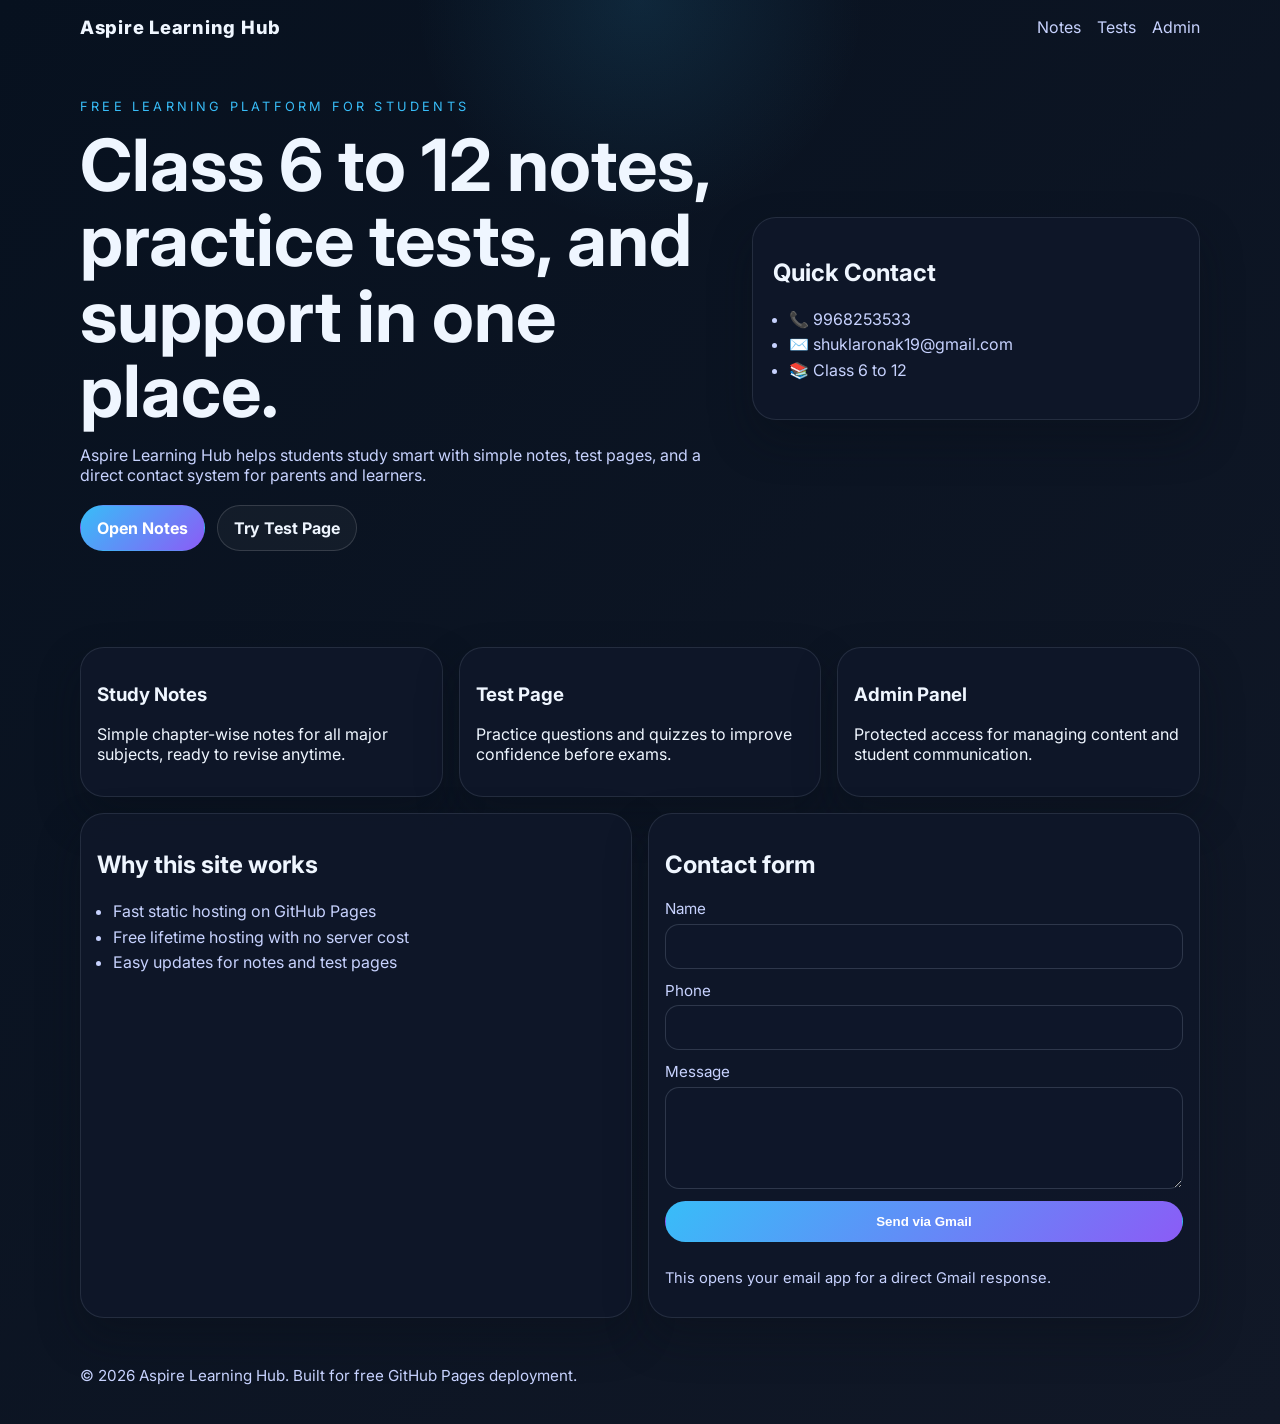
==== index.html @ 2c13a929 "Add Aspire Learning Hub website and Pages workflow" ====
<!doctype html>
<html lang="en">
  <head>
    <meta charset="UTF-8" />
    <meta name="viewport" content="width=device-width, initial-scale=1.0" />
    <meta
      name="description"
      content="Aspire Learning Hub — class 6 to 12 notes, test pages, and student support."
    />
    <title>Aspire Learning Hub</title>
    <link rel="preconnect" href="https://fonts.googleapis.com" />
    <link rel="preconnect" href="https://fonts.gstatic.com" crossorigin />
    <link
      href="https://fonts.googleapis.com/css2?family=Inter:wght@400;500;600;700;800&display=swap"
      rel="stylesheet"
    />
    <link rel="stylesheet" href="styles.css" />
  </head>
  <body>
    <header class="hero">
      <nav class="nav container">
        <a class="brand" href="index.html">Aspire Learning Hub</a>
        <div class="nav-links">
          <a href="notes.html">Notes</a>
          <a href="tests.html">Tests</a>
          <a href="admin.html">Admin</a>
        </div>
      </nav>

      <section class="container hero-grid">
        <div>
          <p class="eyebrow">Free learning platform for students</p>
          <h1>Class 6 to 12 notes, practice tests, and support in one place.</h1>
          <p class="lead">
            Aspire Learning Hub helps students study smart with simple notes, test pages,
            and a direct contact system for parents and learners.
          </p>
          <div class="cta-row">
            <a class="btn btn-primary" href="notes.html">Open Notes</a>
            <a class="btn btn-secondary" href="tests.html">Try Test Page</a>
          </div>
        </div>
        <aside class="card hero-card">
          <h2>Quick Contact</h2>
          <ul class="contact-list">
            <li>📞 9968253533</li>
            <li>✉️ shuklaronak19@gmail.com</li>
            <li>📚 Class 6 to 12</li>
          </ul>
        </aside>
      </section>
    </header>

    <main class="container stack">
      <section class="grid three-up">
        <article class="card">
          <h3>Study Notes</h3>
          <p>Simple chapter-wise notes for all major subjects, ready to revise anytime.</p>
        </article>
        <article class="card">
          <h3>Test Page</h3>
          <p>Practice questions and quizzes to improve confidence before exams.</p>
        </article>
        <article class="card">
          <h3>Admin Panel</h3>
          <p>Protected access for managing content and student communication.</p>
        </article>
      </section>

      <section class="grid two-up">
        <article class="card">
          <h2>Why this site works</h2>
          <ul class="bullet-list">
            <li>Fast static hosting on GitHub Pages</li>
            <li>Free lifetime hosting with no server cost</li>
            <li>Easy updates for notes and test pages</li>
          </ul>
        </article>
        <article class="card">
          <h2>Contact form</h2>
          <form class="contact-form" action="mailto:shuklaronak19@gmail.com" method="post" enctype="text/plain">
            <label>
              Name
              <input type="text" name="name" required />
            </label>
            <label>
              Phone
              <input type="tel" name="phone" required />
            </label>
            <label>
              Message
              <textarea name="message" rows="4" required></textarea>
            </label>
            <button class="btn btn-primary" type="submit">Send via Gmail</button>
            <p class="small-note">This opens your email app for a direct Gmail response.</p>
          </form>
        </article>
      </section>
    </main>

    <footer class="footer container">
      <p>© 2026 Aspire Learning Hub. Built for free GitHub Pages deployment.</p>
    </footer>

    <script src="script.js"></script>
  </body>
</html>
---- styles.css ----
:root {
  --bg: #07111f;
  --panel: #0f1b2c;
  --panel-2: #13253b;
  --text: #eff6ff;
  --muted: #c7d2fe;
  --accent: #38bdf8;
  --accent-2: #8b5cf6;
}

* { box-sizing: border-box; }
html, body { margin: 0; padding: 0; font-family: 'Inter', sans-serif; background: linear-gradient(135deg, #07111f, #111827); color: var(--text); }
body { min-height: 100vh; }
img { max-width: 100%; }
a { text-decoration: none; color: inherit; }
.container { width: min(1120px, calc(100% - 2rem)); margin: 0 auto; }
.hero { padding-bottom: 2rem; background: radial-gradient(circle at top, rgba(56,189,248,0.12), transparent 25%); }
.nav { display: flex; justify-content: space-between; align-items: center; padding: 1rem 0; }
.brand { font-weight: 800; font-size: 1.15rem; letter-spacing: 0.04em; }
.nav-links { display: flex; gap: 1rem; color: var(--muted); }
.hero-grid { display: grid; grid-template-columns: 1.3fr 0.9fr; gap: 1.5rem; align-items: center; padding: 2rem 0 3rem; }
.eyebrow { text-transform: uppercase; letter-spacing: .25em; color: var(--accent); font-size: 0.8rem; }
h1 { font-size: clamp(2.4rem, 6vw, 4.5rem); line-height: 1.05; margin: 0.2rem 0 0.8rem; }
.lead { color: var(--muted); max-width: 44rem; }
.cta-row { display: flex; gap: 0.75rem; margin-top: 1.25rem; }
.btn { display: inline-flex; align-items: center; justify-content: center; border-radius: 999px; padding: 0.75rem 1rem; font-weight: 700; border: 1px solid transparent; }
.btn-primary { background: linear-gradient(135deg, var(--accent), var(--accent-2)); color: #fff; }
.btn-secondary { border-color: rgba(255,255,255,0.14); background: rgba(255,255,255,0.04); color: var(--text); }
.card { background: rgba(15, 23, 42, 0.88); border: 1px solid rgba(148, 163, 184, 0.16); border-radius: 24px; padding: 1rem; box-shadow: 0 20px 42px rgba(8, 15, 24, 0.35); }
.hero-card { padding: 1.25rem; }
.contact-list, .bullet-list { color: var(--muted); line-height: 1.6; padding-left: 1rem; }
.grid { display: grid; gap: 1rem; }
.three-up { grid-template-columns: repeat(3, 1fr); }
.two-up { grid-template-columns: repeat(2, 1fr); }
.stack { display: grid; gap: 1rem; padding: 1rem 0 2rem; }
.contact-form { display: grid; gap: 0.75rem; }
.contact-form label { display: grid; gap: 0.35rem; color: var(--muted); font-size: 0.95rem; }
input, textarea { border-radius: 14px; border: 1px solid rgba(148,163,184,0.24); background: rgba(15,23,42,0.9); color: var(--text); padding: 0.75rem; font: inherit; }
.small-note { color: var(--muted); font-size: 0.92rem; }
.page-header { border-bottom: 1px solid rgba(148,163,184,0.12); background: rgba(7,17,31,0.9); }
.footer { color: var(--muted); padding: 0 0 1.5rem; font-size: 0.95rem; }
@media (max-width: 920px) { .hero-grid, .two-up, .three-up { grid-template-columns: 1fr; } .nav { flex-wrap: wrap; gap: 0.5rem; } }
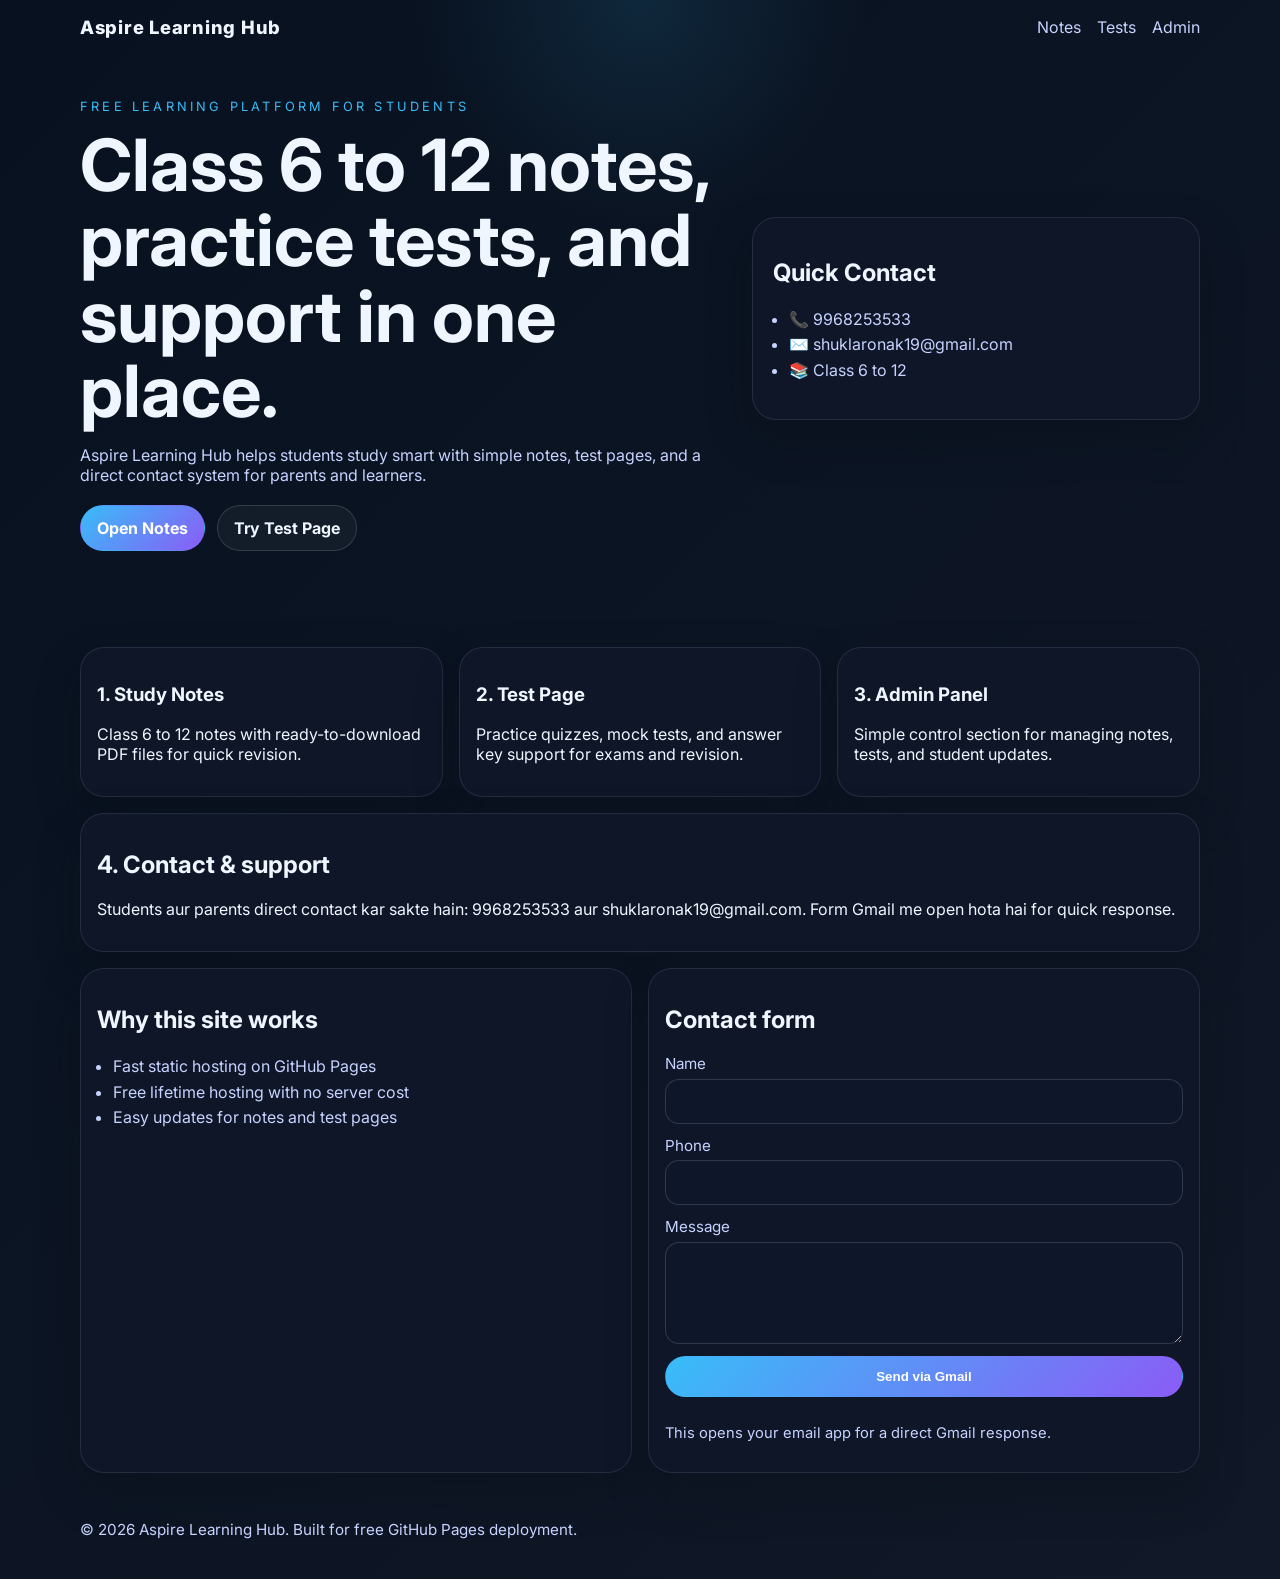
==== commit 78c5b202: "Improve site sections and add class PDF notes" ====
--- a/index.html
+++ b/index.html
@@ -54,17 +54,22 @@
     <main class="container stack">
       <section class="grid three-up">
         <article class="card">
-          <h3>Study Notes</h3>
-          <p>Simple chapter-wise notes for all major subjects, ready to revise anytime.</p>
+          <h3>1. Study Notes</h3>
+          <p>Class 6 to 12 notes with ready-to-download PDF files for quick revision.</p>
         </article>
         <article class="card">
-          <h3>Test Page</h3>
-          <p>Practice questions and quizzes to improve confidence before exams.</p>
+          <h3>2. Test Page</h3>
+          <p>Practice quizzes, mock tests, and answer key support for exams and revision.</p>
         </article>
         <article class="card">
-          <h3>Admin Panel</h3>
-          <p>Protected access for managing content and student communication.</p>
+          <h3>3. Admin Panel</h3>
+          <p>Simple control section for managing notes, tests, and student updates.</p>
         </article>
+      </section>
+
+      <section class="card">
+        <h2>4. Contact & support</h2>
+        <p>Students aur parents direct contact kar sakte hain: 9968253533 aur shuklaronak19@gmail.com. Form Gmail me open hota hai for quick response.</p>
       </section>
 
       <section class="grid two-up">
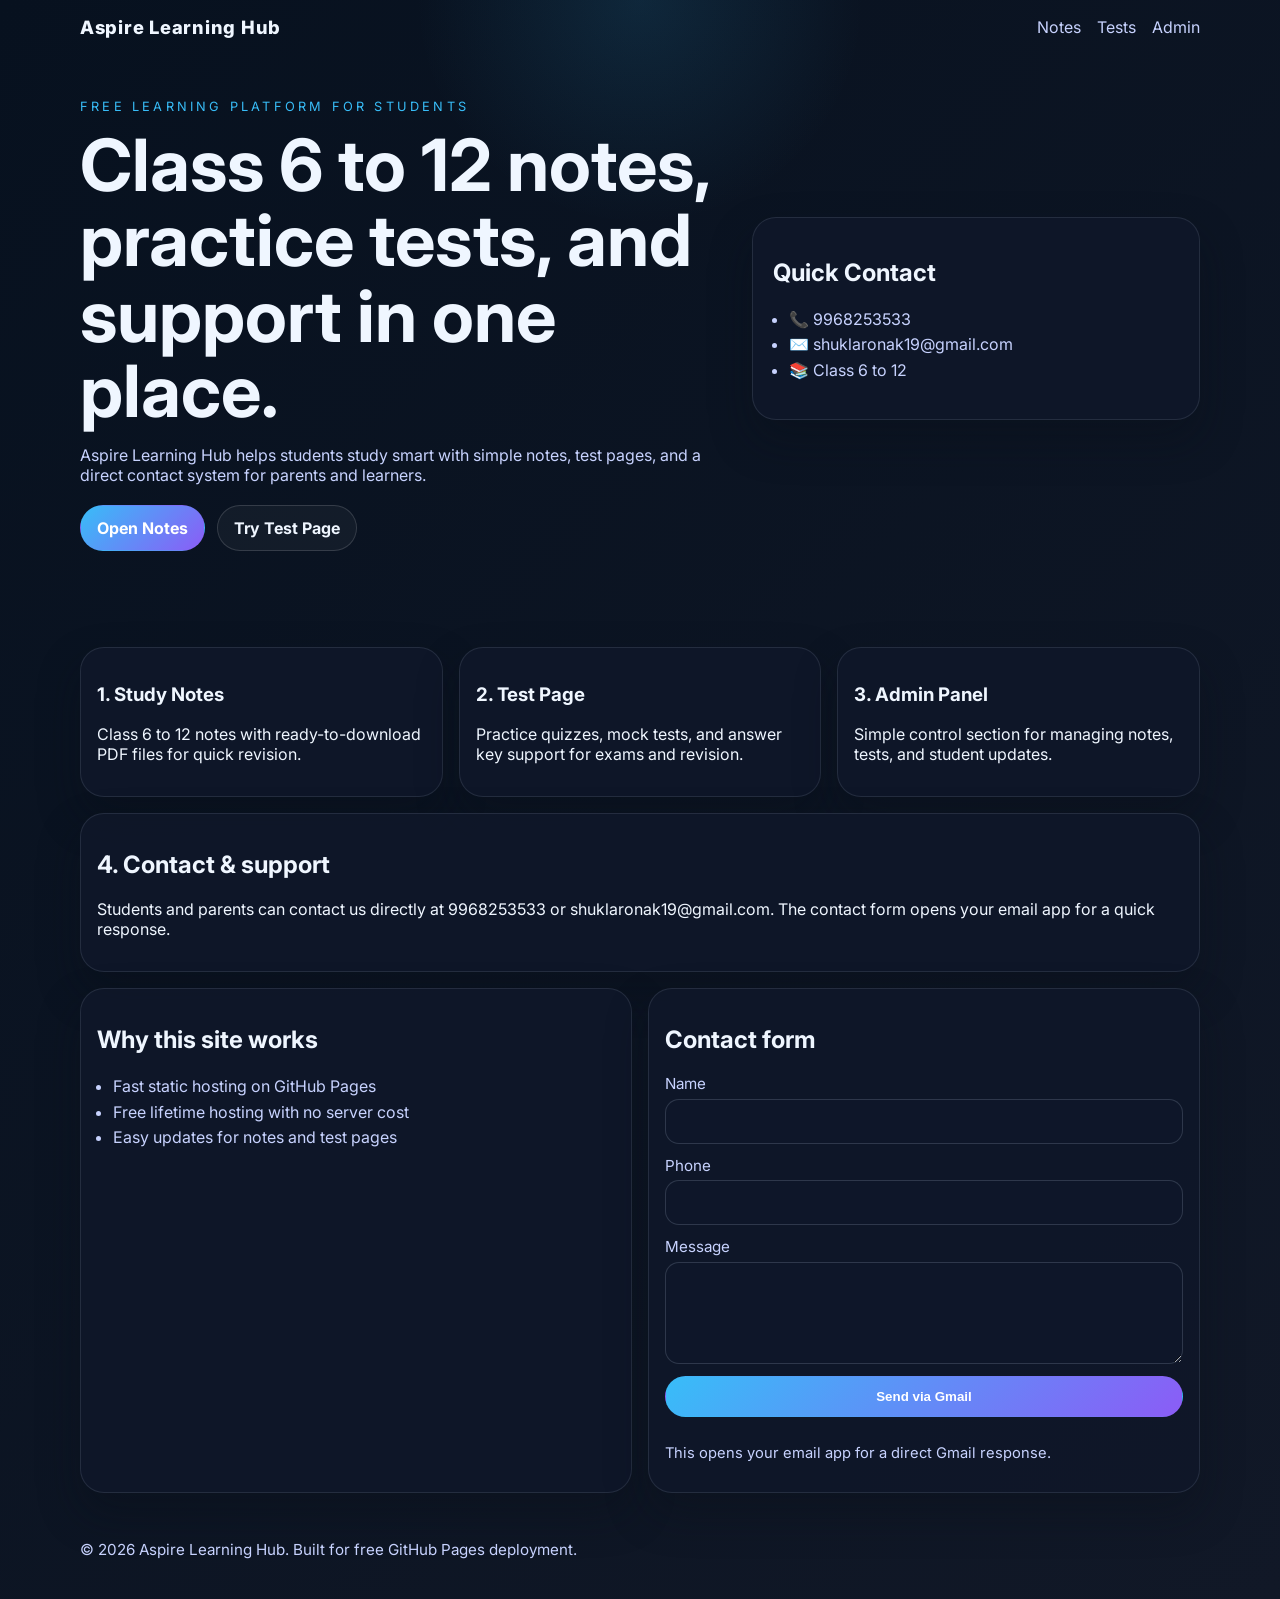
==== commit 347d47d8: "Finalize admin login, upload dashboard, and professional site content" ====
--- a/index.html
+++ b/index.html
@@ -69,7 +69,7 @@
 
       <section class="card">
         <h2>4. Contact & support</h2>
-        <p>Students aur parents direct contact kar sakte hain: 9968253533 aur shuklaronak19@gmail.com. Form Gmail me open hota hai for quick response.</p>
+        <p>Students and parents can contact us directly at 9968253533 or shuklaronak19@gmail.com. The contact form opens your email app for a quick response.</p>
       </section>
 
       <section class="grid two-up">
--- a/styles.css
+++ b/styles.css
@@ -39,4 +39,6 @@
 .small-note { color: var(--muted); font-size: 0.92rem; }
 .page-header { border-bottom: 1px solid rgba(148,163,184,0.12); background: rgba(7,17,31,0.9); }
 .footer { color: var(--muted); padding: 0 0 1.5rem; font-size: 0.95rem; }
+.login-card { display: grid; gap: 0.75rem; }
+#adminDashboard { display: grid; gap: 0.75rem; }
 @media (max-width: 920px) { .hero-grid, .two-up, .three-up { grid-template-columns: 1fr; } .nav { flex-wrap: wrap; gap: 0.5rem; } }
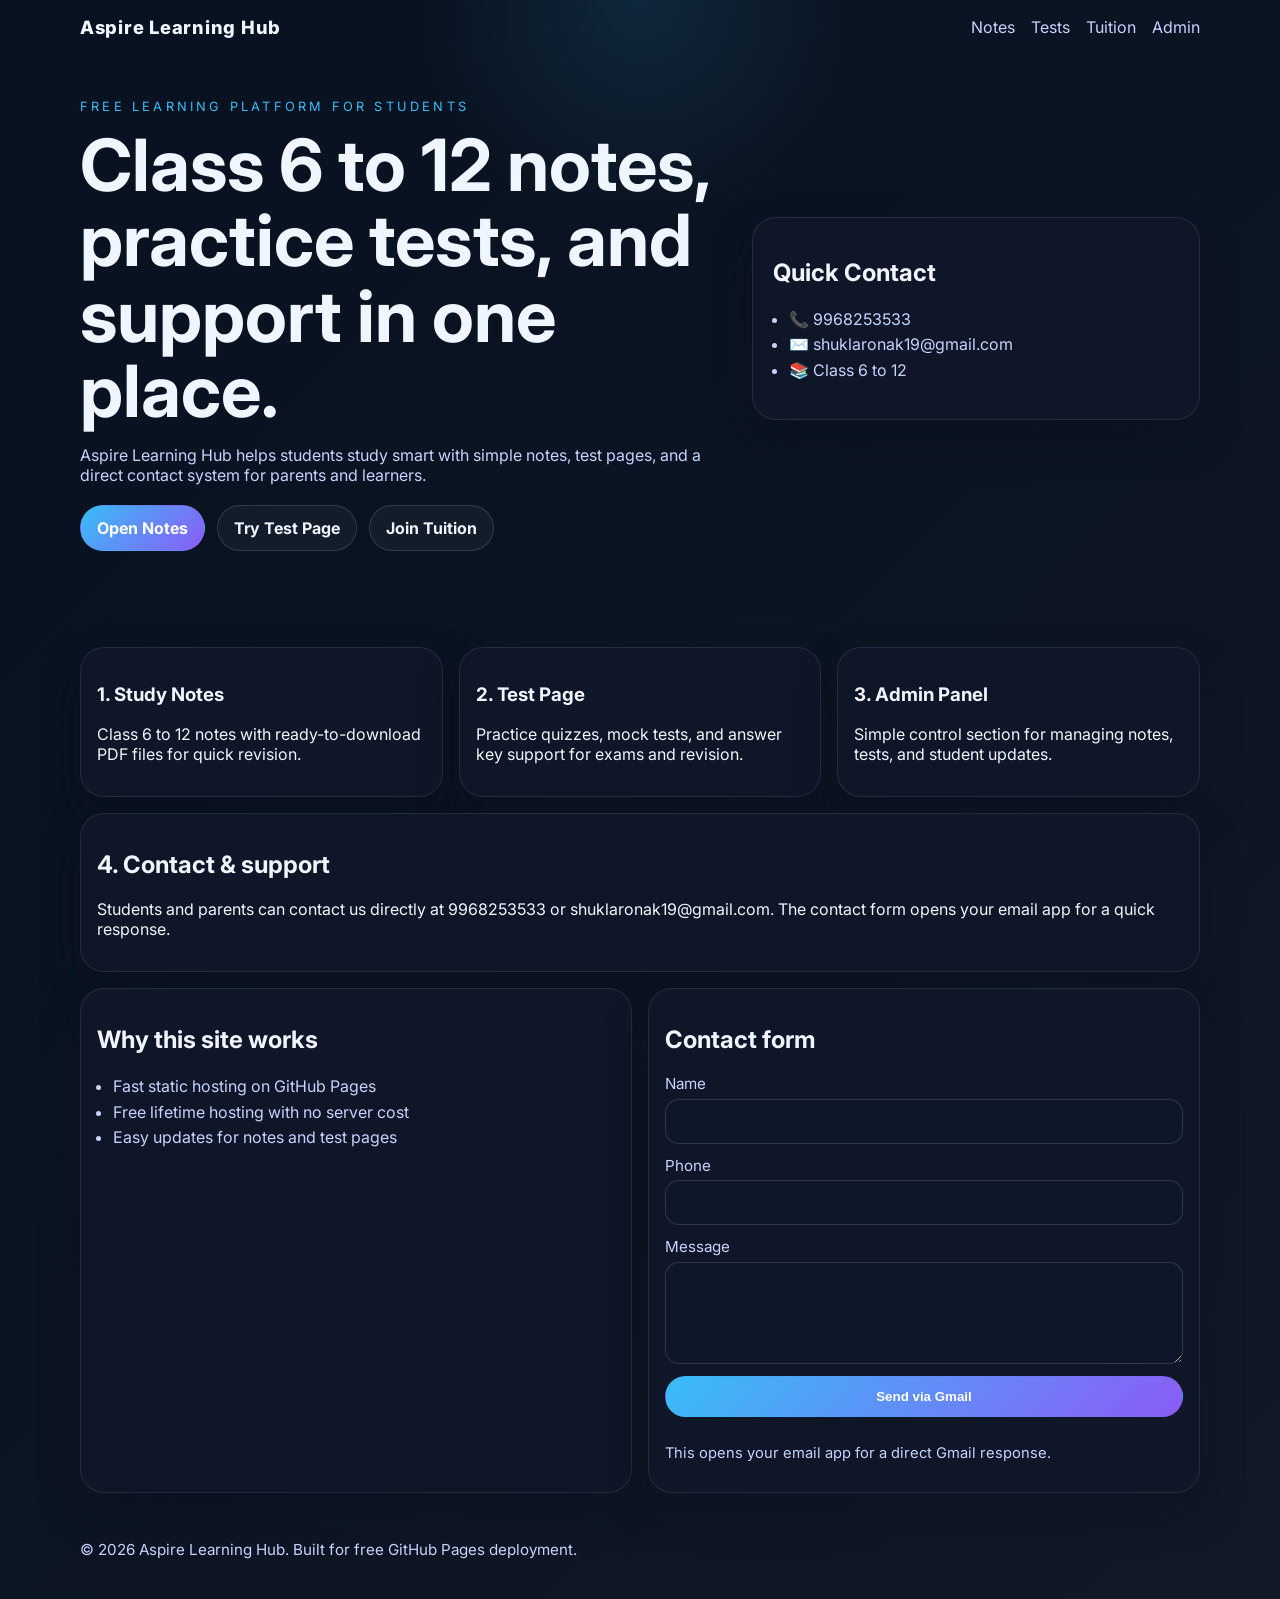
==== commit f59d5bc6: "Add online tuition registration page" ====
--- a/index.html
+++ b/index.html
@@ -23,6 +23,7 @@
         <div class="nav-links">
           <a href="notes.html">Notes</a>
           <a href="tests.html">Tests</a>
+          <a href="tution.html">Tuition</a>
           <a href="admin.html">Admin</a>
         </div>
       </nav>
@@ -38,6 +39,7 @@
           <div class="cta-row">
             <a class="btn btn-primary" href="notes.html">Open Notes</a>
             <a class="btn btn-secondary" href="tests.html">Try Test Page</a>
+            <a class="btn btn-secondary" href="tution.html">Join Tuition</a>
           </div>
         </div>
         <aside class="card hero-card">
